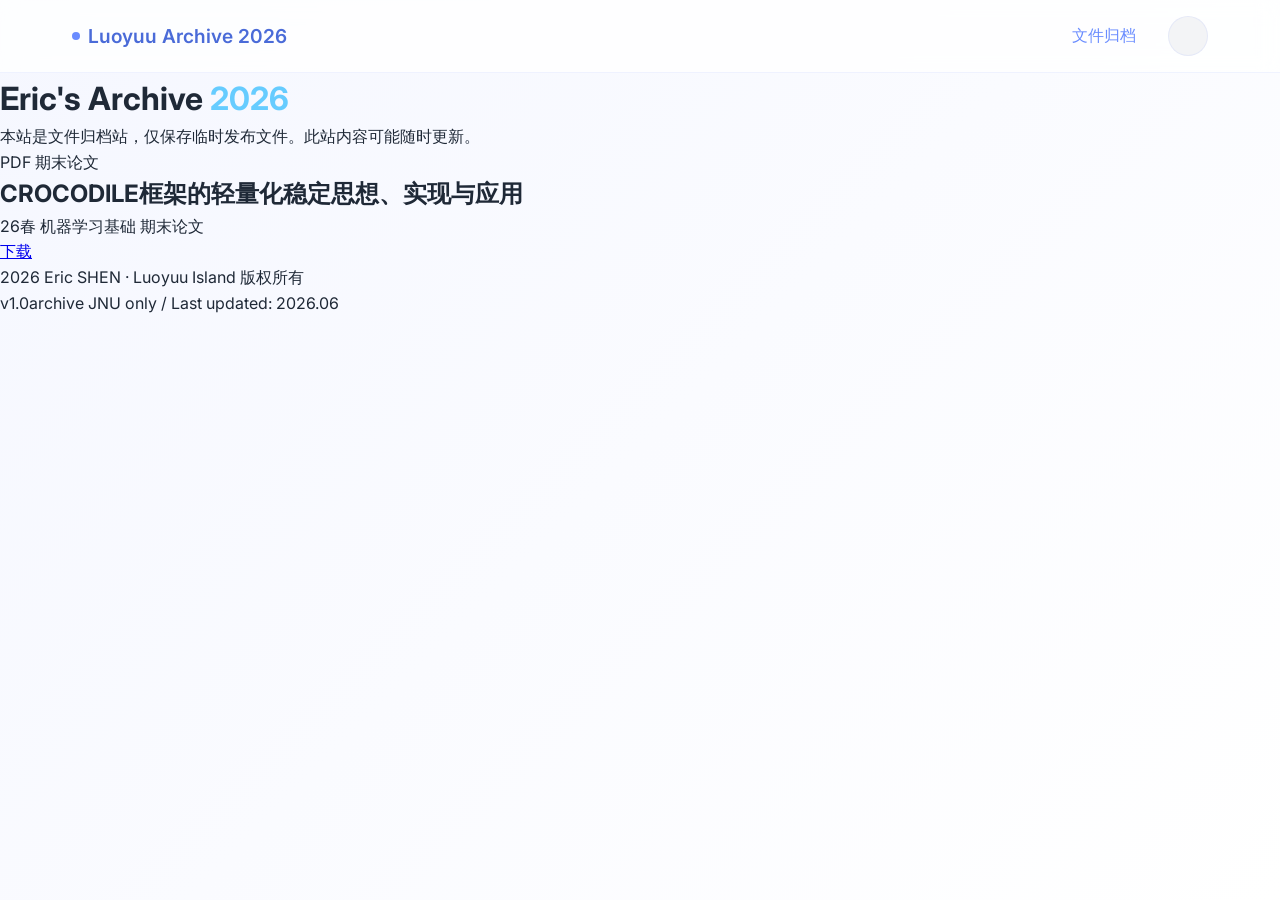
==== archive.html @ b23631e7 "Add files via upload" ====
<!doctype html>
<html lang="zh-CN">
  <head>
    <meta charset="UTF-8" />
    <meta
      name="viewport"
      content="width=device-width, initial-scale=1.0, viewport-fit=cover"
    />
    <title>Archive of Eric SHEN</title>
    <link
      rel="icon"
      type="image/png"
      sizes="32x32"
      href="images/luoyuu_logo.png"
    />
    <link rel="preconnect" href="https://fonts.googleapis.com" />
    <link rel="preconnect" href="https://fonts.gstatic.com" crossorigin />
    <link
      href="https://fonts.googleapis.com/css2?family=Inter:opsz,wght@14..32,300..700&display=swap"
      rel="stylesheet"
    />
    <link
      href="https://fonts.googleapis.com/css2?family=Noto+Sans+SC:wght@300;400;500;700;900&display=swap"
      rel="stylesheet"
    />
    <link rel="stylesheet" href="css/style.css" />
    <link rel="stylesheet" href="css/archive.css" />
  </head>
  <body>
    <nav class="navbar">
      <div class="nav-container">
        <div class="logo">
          <span class="dot"></span>
          <span>Luoyuu Archive 2026</span>
        </div>
        <div class="nav-right">
          <div class="nav-links">
            <a href="archive" class="active">文件归档</a>
          </div>
          <button
            class="theme-toggle"
            id="themeToggle"
            aria-label="切换夜间/日间模式"
          >
            <i class="fas fa-moon"></i>
            <i class="fas fa-sun"></i>
          </button>
        </div>
      </div>
    </nav>

    <main class="archive-main">
      <div class="archive-inner">
        <header class="archive-page-header">
          <h1>Eric's Archive <strong style="color: #66ccff">2026</strong></h1>
          <p class="archive-lead">
            本站是文件归档站，仅保存临时发布文件。此站内容可能随时更新。
          </p>
        </header>

        <ul class="archive-list">
          <li class="archive-item">
            <div class="archive-item-info">
              <div class="archive-doc-meta">
                <span class="archive-doc-type">PDF</span>
                <span class="archive-doc-cat">期末论文</span>
              </div>
              <h2 class="archive-doc-title">
                CROCODILE框架的轻量化稳定思想、实现与应用
              </h2>
              <p class="archive-doc-desc">26春 机器学习基础 期末论文</p>
            </div>
            <a
              class="archive-download"
              target="_blank"
              href="assets/26春 机器学习基础 期末论文 沈义翔.pdf"
              download="26春 机器学习基础 期末论文 沈义翔.pdf"
            >
              <i class="fas fa-download" aria-hidden="true"></i>
              下载
            </a>
          </li>
        </ul>
      </div>

      <div class="copyright-footer">
        <p class="copyright-text-footer">
          <i class="fa-regular fa-copyright"></i>
          2026 Eric SHEN · Luoyuu Island 版权所有
        </p>
        <p class="copyright-small-footer">
          v1.0archive JNU only / Last updated: 2026.06
        </p>
      </div>
    </main>

    <script src="js/main.js"></script>
  </body>
</html>
---- css/style.css ----
/* ===== 主样式入口文件 ===== */

/* 基础样式 */
@import "base.css";

/* 布局样式 */
@import "layout.css";

/* 组件样式 */
@import "components/about.css";
@import "components/academy.css";
@import "components/awards.css";
@import "components/contact.css";
@import "components/content-cards.css";
@import "components/copyright.css";
@import "components/education.css"; /*未使用*/
@import "components/faq.css";
@import "components/hobbies.css";
@import "components/profile-card.css";
@import "components/projects.css";
@import "components/recommendations.css";
@import "components/skills.css";
@import "components/timeline.css";

/* 弹窗样式 */
@import "modals.css";

/* 响应式样式（最后引入） */
@import "responsive.css";
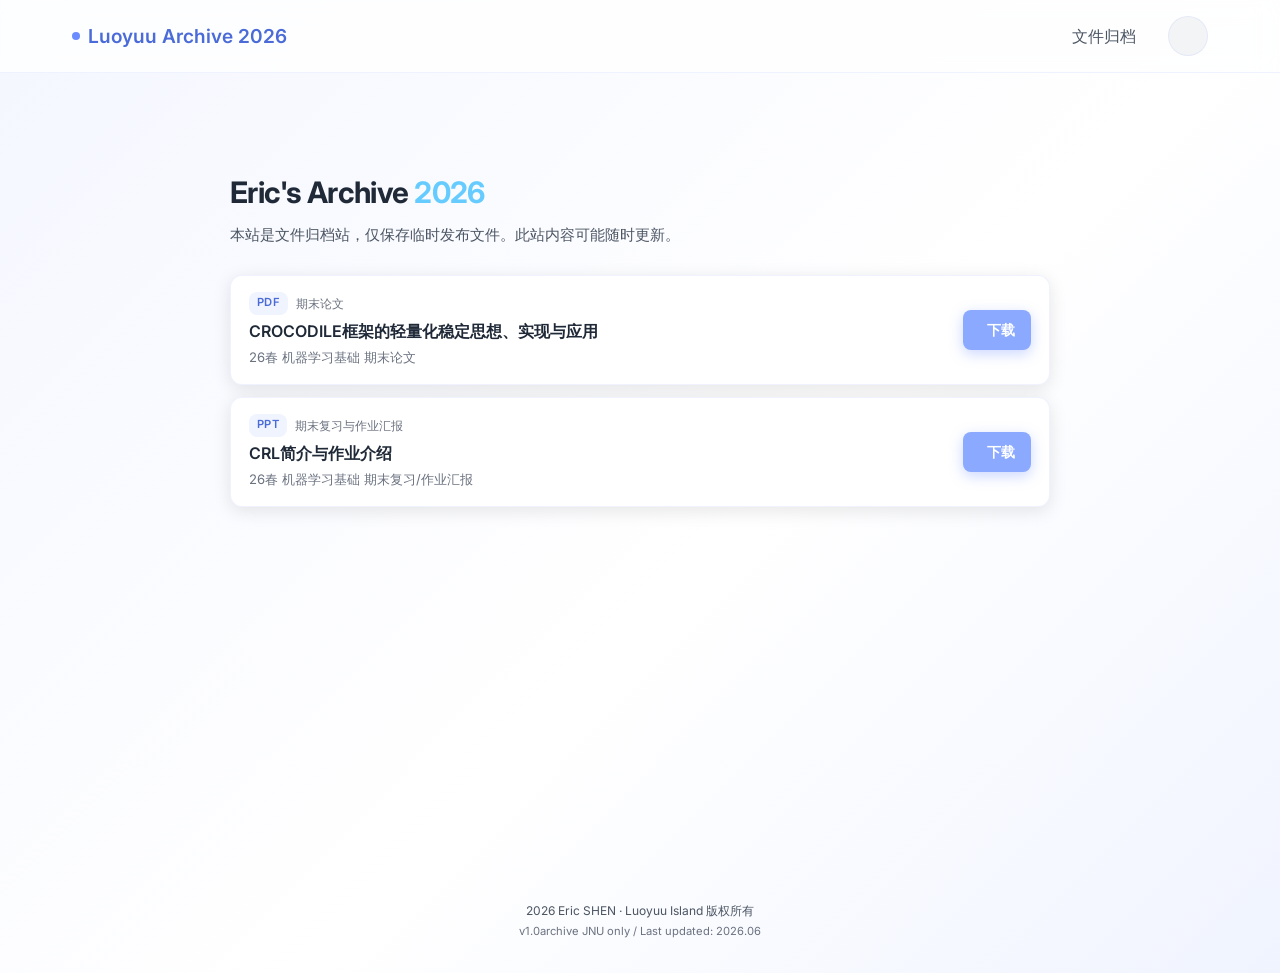
==== commit 1b3367b4: "Add files via upload" ====
--- a/archive.html
+++ b/archive.html
@@ -80,6 +80,27 @@
               下载
             </a>
           </li>
+          <li class="archive-item">
+            <div class="archive-item-info">
+              <div class="archive-doc-meta">
+                <span class="archive-doc-type">PPT</span>
+                <span class="archive-doc-cat">期末复习与作业汇报</span>
+              </div>
+              <h2 class="archive-doc-title">CRL简介与作业介绍</h2>
+              <p class="archive-doc-desc">
+                26春 机器学习基础 期末复习/作业汇报
+              </p>
+            </div>
+            <a
+              class="archive-download"
+              target="_blank"
+              href="assets/CRL简介与作业介绍.pptx"
+              download="CRL简介与作业介绍.pptx"
+            >
+              <i class="fas fa-download" aria-hidden="true"></i>
+              下载
+            </a>
+          </li>
         </ul>
       </div>
 
--- a/css/archive.css
+++ b/css/archive.css
@@ -0,0 +1,193 @@
+/* ===== 文档归档页 ===== */
+.archive-main {
+  font-family: var(--font-sans);
+  min-height: 100vh;
+  display: flex;
+  flex-direction: column;
+  padding: calc(72px + 1.5rem) 1.25rem 2rem;
+  box-sizing: border-box;
+  background: linear-gradient(
+    135deg,
+    var(--bg-gradient-start) 0%,
+    var(--bg-gradient-end) 55%,
+    var(--primary-soft) 100%
+  );
+}
+
+.archive-inner {
+  width: 100%;
+  max-width: 820px;
+  margin: 0 auto;
+  flex: 1;
+}
+
+.archive-page-header {
+  margin-bottom: 1.75rem;
+}
+
+.archive-page-header h1 {
+  font-family: var(--font-sans);
+  font-size: clamp(1.5rem, 4vw, 1.85rem);
+  font-weight: 700;
+  color: var(--text-primary);
+  letter-spacing: -0.02em;
+  margin-bottom: 0.35rem;
+}
+
+.archive-lead {
+  font-size: 0.95rem;
+  color: var(--text-secondary);
+  max-width: 36rem;
+  line-height: 1.65;
+}
+
+.archive-list {
+  list-style: none;
+  display: flex;
+  flex-direction: column;
+  gap: 0.75rem;
+}
+
+.archive-item {
+  display: flex;
+  align-items: center;
+  justify-content: space-between;
+  gap: 1rem;
+  padding: 1rem 1.15rem;
+  background: var(--card-bg);
+  border: 1px solid var(--border-light);
+  border-radius: var(--radius-md);
+  box-shadow: 0 4px 18px var(--shadow-color);
+  transition:
+    border-color 0.2s ease,
+    box-shadow 0.2s ease,
+    transform 0.2s ease;
+}
+
+.archive-item:hover {
+  border-color: var(--border-hover);
+  box-shadow: 0 8px 28px var(--shadow-color);
+  transform: translateY(-1px);
+}
+
+.archive-item-info {
+  min-width: 0;
+  flex: 1;
+}
+
+.archive-doc-meta {
+  display: flex;
+  align-items: center;
+  gap: 0.5rem;
+  margin-bottom: 0.35rem;
+  flex-wrap: wrap;
+}
+
+.archive-doc-type {
+  font-size: 0.7rem;
+  font-weight: 600;
+  text-transform: uppercase;
+  letter-spacing: 0.06em;
+  color: var(--tag-text);
+  background: var(--tag-bg);
+  padding: 0.15rem 0.45rem;
+  border-radius: var(--radius-sm);
+}
+
+.archive-doc-cat {
+  font-size: 0.75rem;
+  color: var(--text-soft);
+}
+
+.archive-doc-title {
+  font-family: var(--font-sans);
+  font-size: 1rem;
+  font-weight: 600;
+  color: var(--text-primary);
+  line-height: 1.45;
+  margin: 0;
+}
+
+.archive-doc-desc {
+  font-size: 0.82rem;
+  color: var(--text-soft);
+  margin-top: 0.3rem;
+  line-height: 1.5;
+}
+
+.archive-download {
+  flex-shrink: 0;
+  display: inline-flex;
+  align-items: center;
+  justify-content: center;
+  gap: 0.45rem;
+  padding: 0.55rem 1rem;
+  font-size: 0.88rem;
+  font-weight: 600;
+  font-family: var(--font-sans);
+  color: #fff;
+  text-decoration: none;
+  background: var(--primary-light);
+  border-radius: var(--radius-sm);
+  border: none;
+  cursor: pointer;
+  transition:
+    opacity 0.2s ease,
+    transform 0.2s ease,
+    box-shadow 0.2s ease;
+  box-shadow: 0 4px 14px rgba(106, 140, 255, 0.35);
+}
+
+.archive-download:hover {
+  opacity: 0.95;
+  transform: translateY(-1px);
+  box-shadow: 0 6px 20px rgba(106, 140, 255, 0.45);
+}
+
+.archive-download:active {
+  transform: translateY(0);
+}
+
+.archive-download i {
+  font-size: 0.85rem;
+}
+
+/* 页脚（与关于页视觉一致） */
+.archive-main .copyright-footer {
+  position: relative;
+  z-index: 1;
+  text-align: center;
+  padding: 2rem 0 0;
+  margin-top: auto;
+  flex-shrink: 0;
+}
+
+.archive-main .copyright-text-footer {
+  font-size: 0.75rem;
+  color: var(--text-secondary);
+  margin-bottom: 0.2rem;
+}
+
+.archive-main .copyright-small-footer {
+  font-size: 0.7rem;
+  color: var(--text-soft);
+}
+
+@media (max-width: 560px) {
+  .archive-item {
+    flex-direction: column;
+    align-items: stretch;
+  }
+
+  .archive-download {
+    width: 100%;
+  }
+}
+
+[data-theme="dark"] .archive-download {
+  box-shadow: 0 4px 14px rgba(124, 156, 255, 0.25);
+}
+
+[data-theme="dark"] .archive-download:hover {
+  box-shadow: 0 6px 20px rgba(124, 156, 255, 0.35);
+}
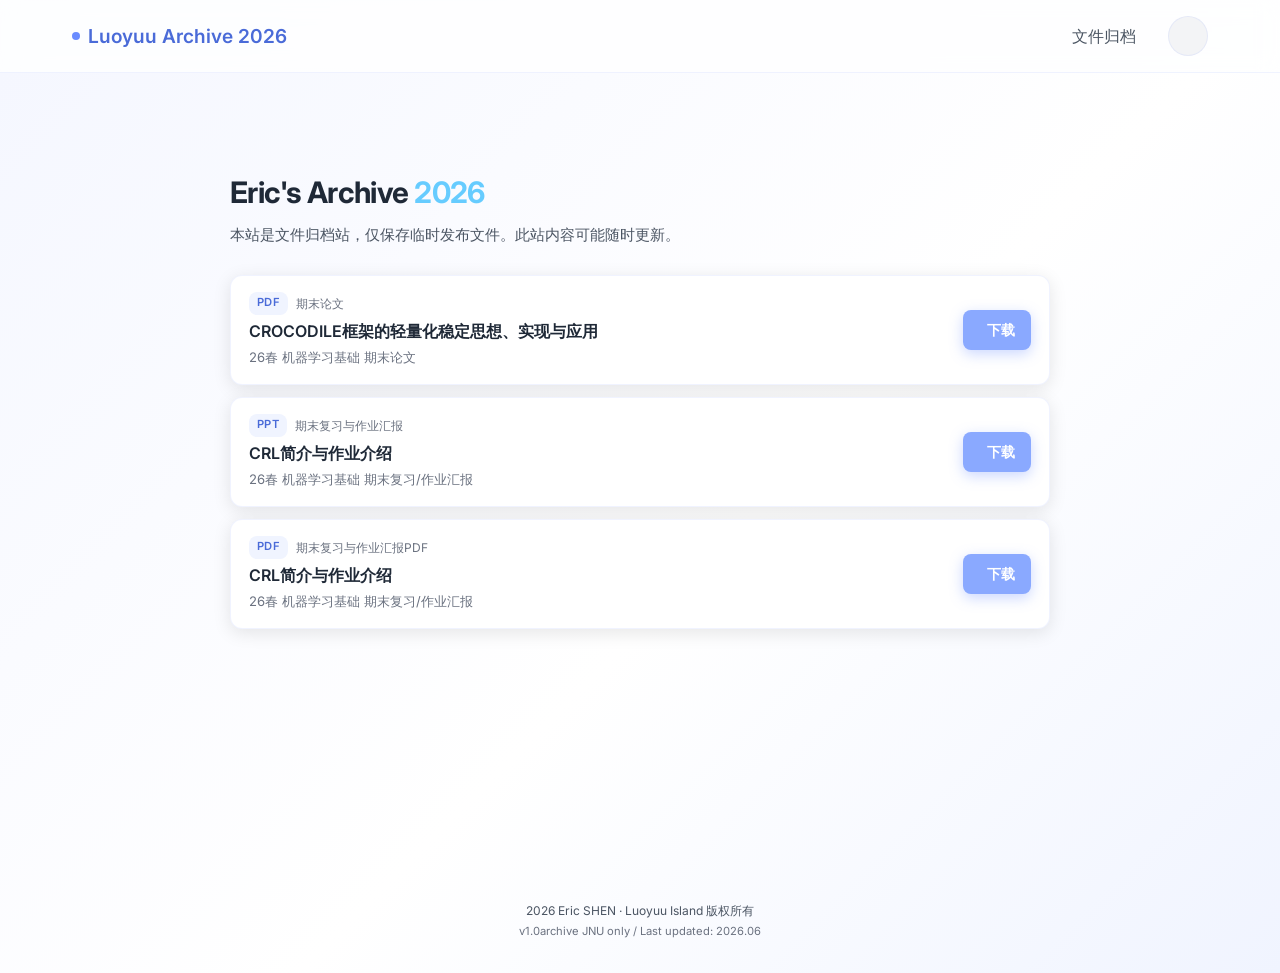
==== commit 24186ae2: "Add files via upload" ====
--- a/archive.html
+++ b/archive.html
@@ -101,6 +101,27 @@
               下载
             </a>
           </li>
+          <li class="archive-item">
+            <div class="archive-item-info">
+              <div class="archive-doc-meta">
+                <span class="archive-doc-type">PDF</span>
+                <span class="archive-doc-cat">期末复习与作业汇报PDF</span>
+              </div>
+              <h2 class="archive-doc-title">CRL简介与作业介绍</h2>
+              <p class="archive-doc-desc">
+                26春 机器学习基础 期末复习/作业汇报
+              </p>
+            </div>
+            <a
+              class="archive-download"
+              target="_blank"
+              href="assets/CRL简介与作业介绍.pdf"
+              download="CRL简介与作业介绍.pdf"
+            >
+              <i class="fas fa-download" aria-hidden="true"></i>
+              下载
+            </a>
+          </li>
         </ul>
       </div>
 
